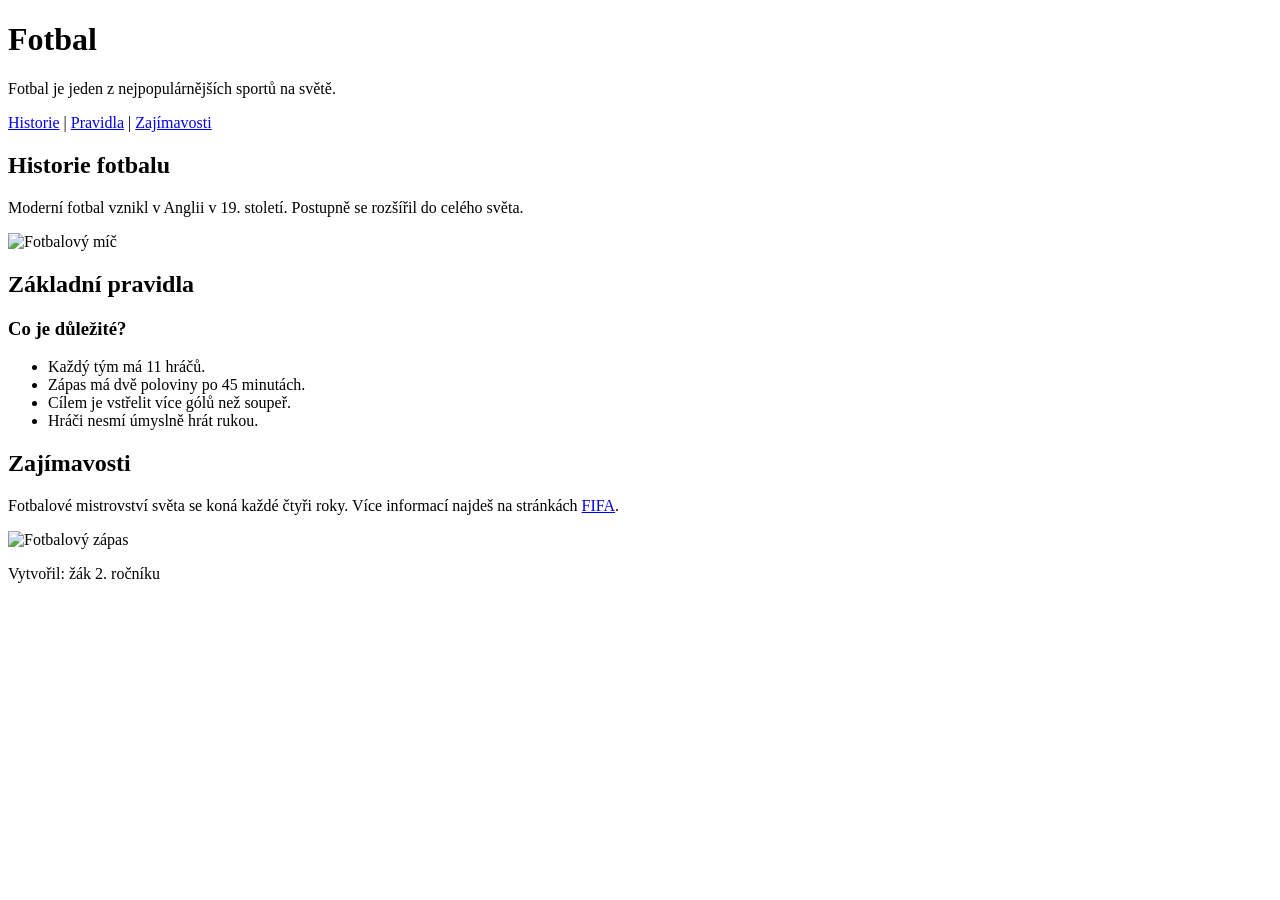
==== index.html @ 315594cb "aaa" ====
<!DOCTYPE html>
<html lang="cs">
<head>
    <meta charset="UTF-8">
    <title>Fotbal</title>
</head>
<body>

    <header>
        <h1>Fotbal</h1>
        <p>Fotbal je jeden z nejpopulárnějších sportů na světě.</p>
    </header>

    <nav>
        <a href="#historie">Historie</a> |
        <a href="#pravidla">Pravidla</a> |
        <a href="#zajimavosti">Zajímavosti</a>
    </nav>

    <main>

        <section id="historie">
            <h2>Historie fotbalu</h2>
            <p>
                Moderní fotbal vznikl v Anglii v 19. století.
                Postupně se rozšířil do celého světa.
            </p>

            <img src="https://upload.wikimedia.org/wikipedia/commons/d/d3/Soccerball.svg"
                 alt="Fotbalový míč"
                 width="300">
        </section>

        <section id="pravidla">
            <h2>Základní pravidla</h2>

            <h3>Co je důležité?</h3>

            <ul>
                <li>Každý tým má 11 hráčů.</li>
                <li>Zápas má dvě poloviny po 45 minutách.</li>
                <li>Cílem je vstřelit více gólů než soupeř.</li>
                <li>Hráči nesmí úmyslně hrát rukou.</li>
            </ul>
        </section>

        <section id="zajimavosti">
            <h2>Zajímavosti</h2>

            <p>
                Fotbalové mistrovství světa se koná každé čtyři roky.
                Více informací najdeš na stránkách
                <a href="https://www.fifa.com/" target="_blank">FIFA</a>.
            </p>

            <img src="https://upload.wikimedia.org/wikipedia/commons/8/86/Football_in_Bloomington%2C_Indiana%2C_1996.jpg"
                 alt="Fotbalový zápas"
                 width="400">
        </section>

    </main>

    <footer>
        <p>Vytvořil: žák 2. ročníku</p>
    </footer>

</body>
</html>
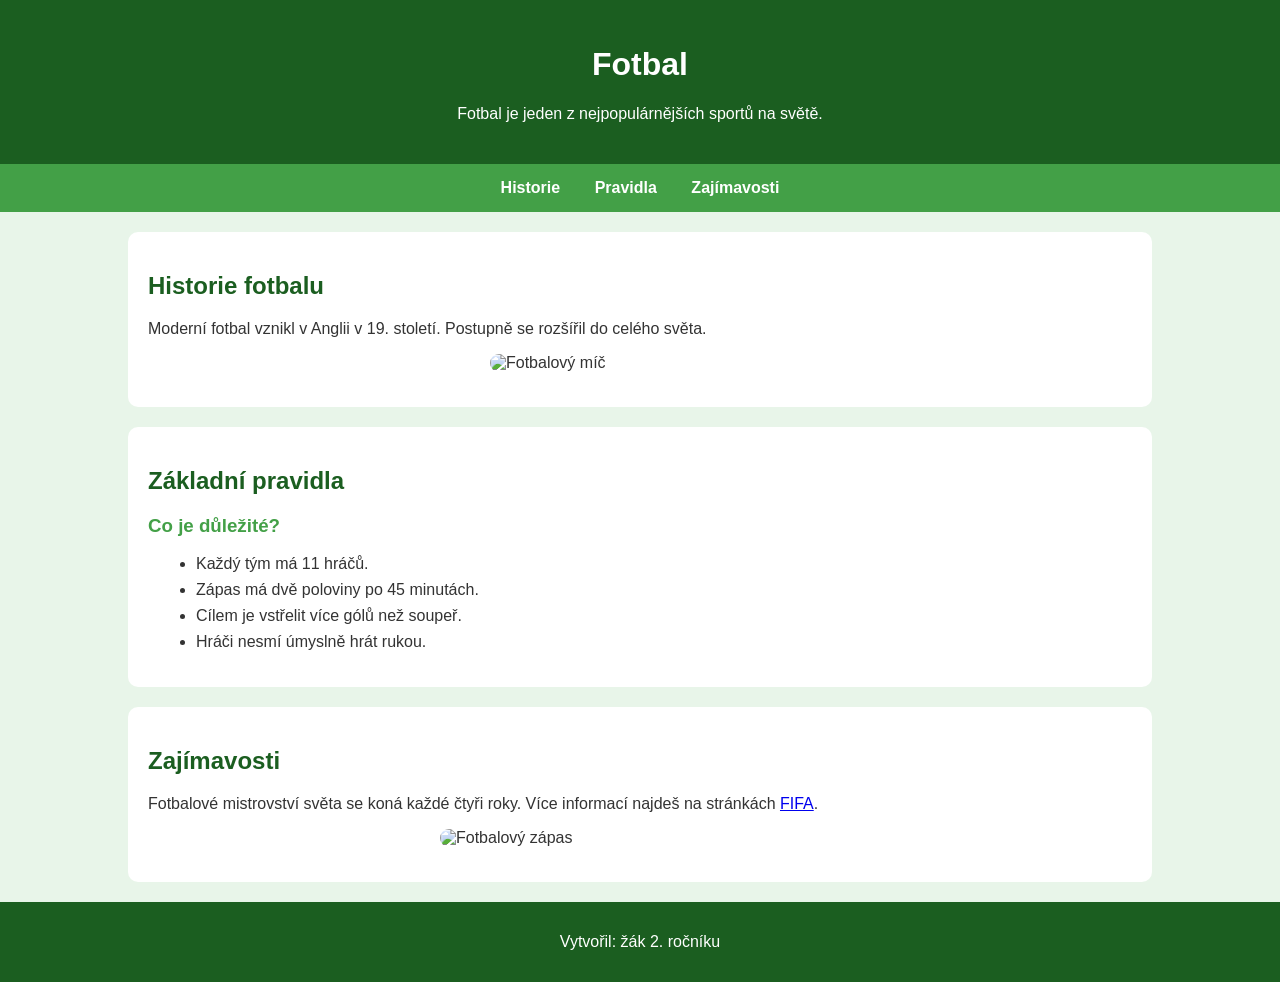
==== commit ac76ff47: "web" ====
--- a/index.html
+++ b/index.html
@@ -3,7 +3,78 @@
 <head>
     <meta charset="UTF-8">
     <title>Fotbal</title>
+
+    <style>
+        body {
+            background-color: #e8f5e9;
+            font-family: Arial, sans-serif;
+            color: #333333;
+            margin: 0;
+        }
+
+        header {
+            background-color: #1b5e20;
+            color: white;
+            text-align: center;
+            padding: 25px;
+        }
+
+        nav {
+            background-color: #43a047;
+            text-align: center;
+            padding: 15px;
+        }
+
+        nav a {
+            color: white;
+            text-decoration: none;
+            margin: 15px;
+            font-weight: bold;
+        }
+
+        nav a:hover {
+            text-decoration: underline;
+        }
+
+        main {
+            width: 80%;
+            margin: 20px auto;
+        }
+
+        section {
+            background-color: white;
+            padding: 20px;
+            margin-bottom: 20px;
+            border-radius: 10px;
+        }
+
+        h2 {
+            color: #1b5e20;
+        }
+
+        h3 {
+            color: #43a047;
+        }
+
+        img {
+            display: block;
+            margin: 15px auto;
+            border-radius: 10px;
+        }
+
+        li {
+            margin: 8px;
+        }
+
+        footer {
+            background-color: #1b5e20;
+            color: white;
+            text-align: center;
+            padding: 15px;
+        }
+    </style>
 </head>
+
 <body>
 
     <header>
@@ -12,8 +83,8 @@
     </header>
 
     <nav>
-        <a href="#historie">Historie</a> |
-        <a href="#pravidla">Pravidla</a> |
+        <a href="#historie">Historie</a>
+        <a href="#pravidla">Pravidla</a>
         <a href="#zajimavosti">Zajímavosti</a>
     </nav>
 
@@ -21,6 +92,7 @@
 
         <section id="historie">
             <h2>Historie fotbalu</h2>
+
             <p>
                 Moderní fotbal vznikl v Anglii v 19. století.
                 Postupně se rozšířil do celého světa.
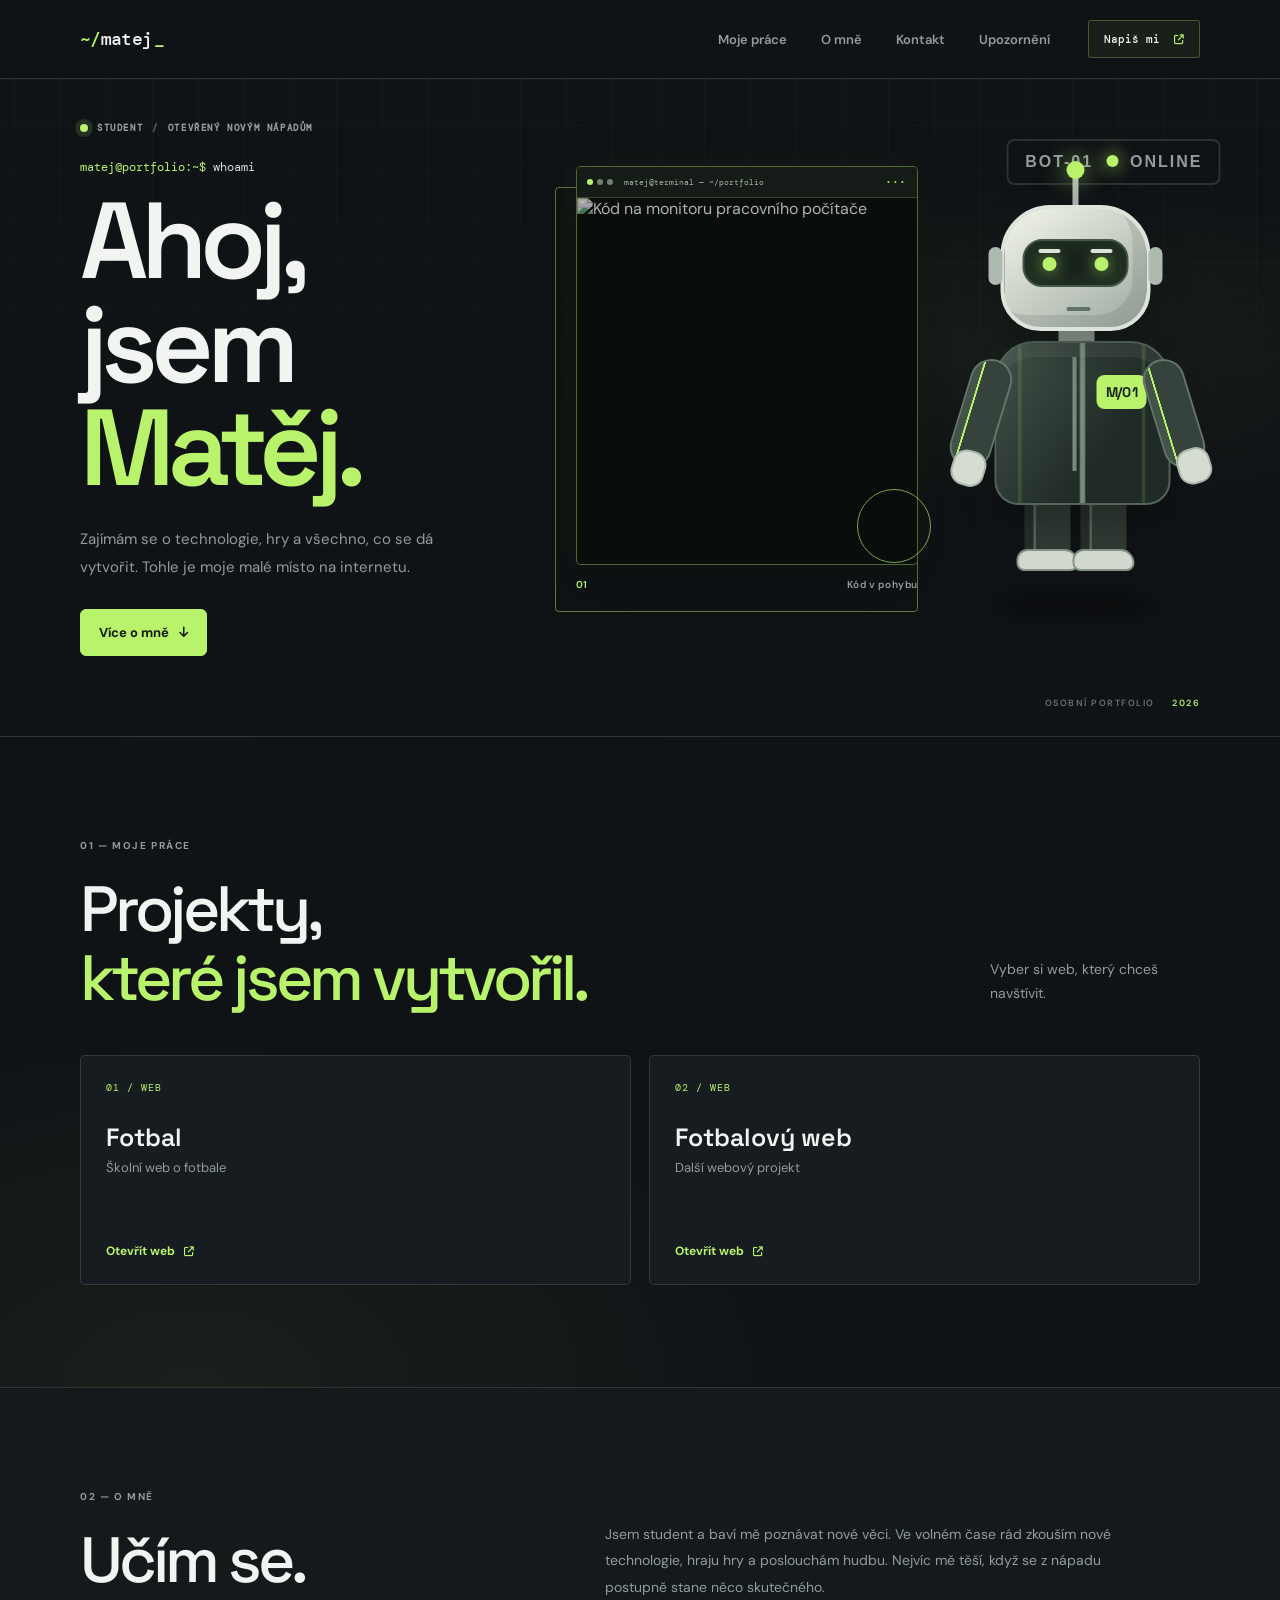
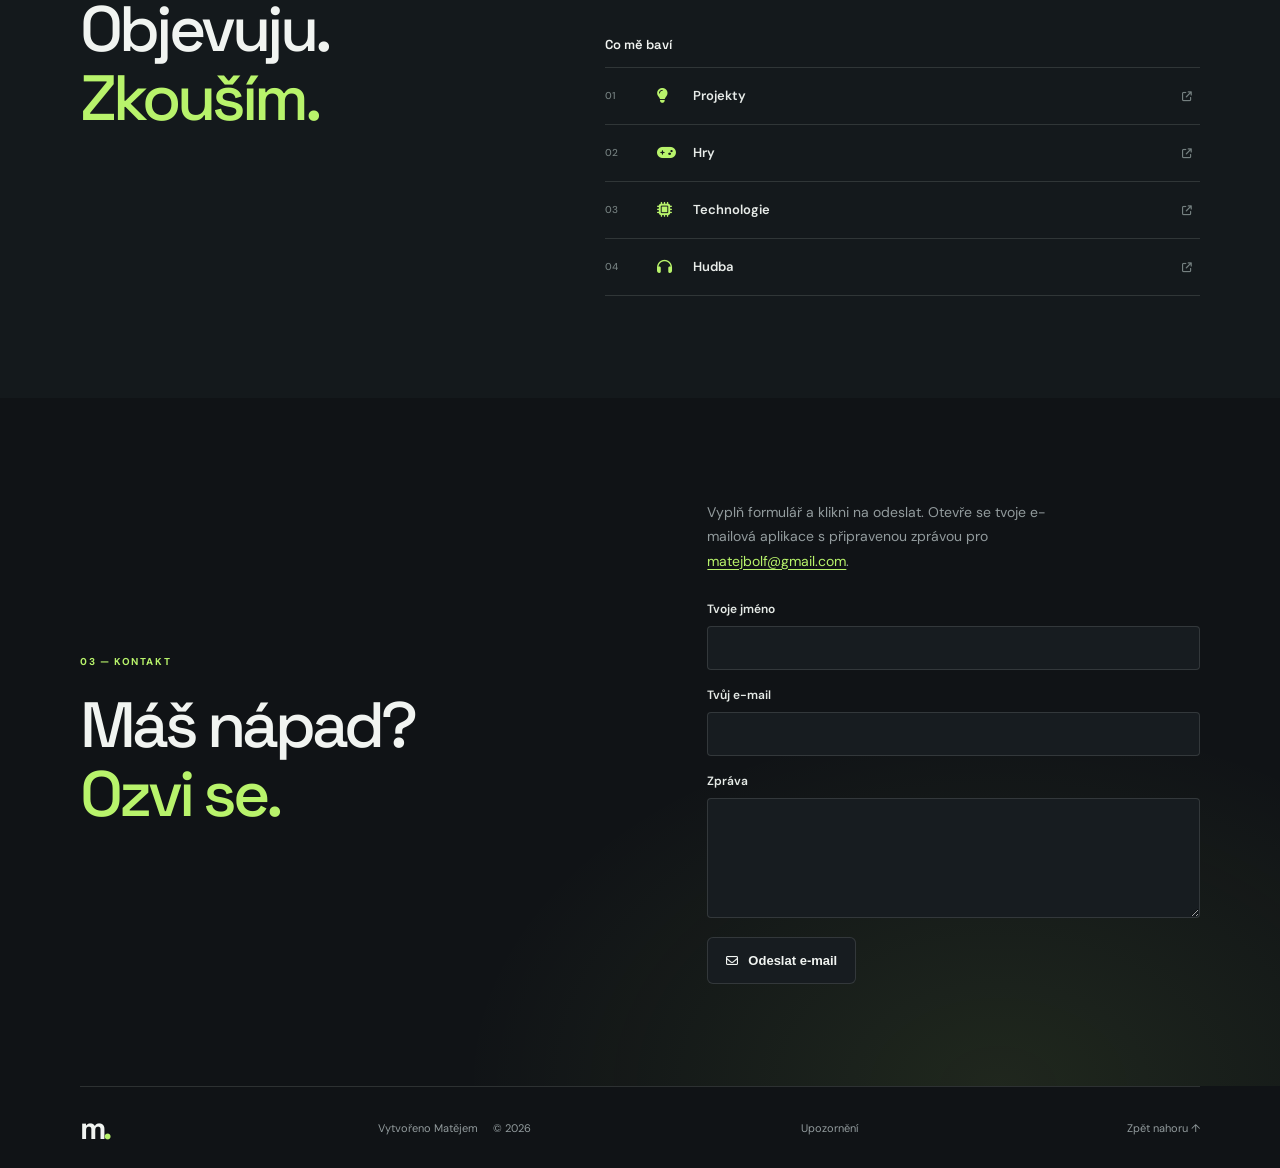
==== commit d02805d2: "hotovo" ====
--- a/index.html
+++ b/index.html
@@ -1,140 +1,160 @@
 <!DOCTYPE html>
 <html lang="cs">
 <head>
-    <meta charset="UTF-8">
-    <title>Fotbal</title>
+  <meta charset="UTF-8">
+  <meta name="viewport" content="width=device-width, initial-scale=1.0">
+  <meta name="theme-color" content="#101316">
+  <title>Matěj — Student & portfolio</title>
+  <link rel="stylesheet" href="style.css">
+  <link rel="stylesheet" href="https://cdnjs.cloudflare.com/ajax/libs/font-awesome/6.5.2/css/all.min.css">
+</head>
+<body>
+  <header class="site-header">
+    <nav class="navigation" aria-label="Hlavní navigace">
+      <a class="brand terminal-brand" href="#domu" aria-label="Matěj, úvod"><span class="prompt-mark">~/</span>matej<span class="brand-cursor">_</span></a>
+      <div class="nav-links">
+        <a href="#moje-prace">Moje práce</a>
+        <a href="#o-mne">O mně</a>
+        <a href="#kontakt">Kontakt</a>
+        <a href="upozorneni.html">Upozornění</a>
+      </div>
+      <a class="nav-cta" href="#kontakt">Napiš mi <i class="fa-solid fa-arrow-up-right-from-square" aria-hidden="true"></i></a>
+    </nav>
+  </header>
 
-    <style>
-        body {
-            background-color: #e8f5e9;
-            font-family: Arial, sans-serif;
-            color: #333333;
-            margin: 0;
-        }
+  <main>
+    <section class="hero page-width" id="domu">
+      <div class="hero-copy">
+        <p class="availability"><span></span> STUDENT <i aria-hidden="true">/</i> OTEVŘENÝ NOVÝM NÁPADŮM</p>
+        <p class="terminal-command"><span>matej@portfolio:~$</span> whoami</p>
+        <h1>Ahoj, jsem<br><span>Matěj.</span></h1>
+        <p class="hero-description">
+          Zajímám se o technologie, hry a všechno, co se dá vytvořit.
+          Tohle je moje malé místo na internetu.
+        </p>
+        <a class="button" href="#o-mne">Více o mně <i class="fa-solid fa-arrow-down" aria-hidden="true"></i></a>
+      </div>
 
-        header {
-            background-color: #1b5e20;
-            color: white;
-            text-align: center;
-            padding: 25px;
-        }
+      <figure class="hero-image">
+        <div class="screen-window">
+          <div class="screen-bar" aria-hidden="true">
+            <span class="window-dots"><i></i><i></i><i></i></span>
+            <span>matej@terminal — ~/portfolio</span>
+            <span class="screen-menu">•••</span>
+          </div>
+          <img
+            src="https://images.unsplash.com/photo-1515879218367-8466d910aaa4?auto=format&amp;fit=crop&amp;w=1200&amp;q=85"
+            alt="Kód na monitoru pracovního počítače"
+          >
+        </div>
+        <figcaption><span>01</span> Kód v pohybu</figcaption>
+      </figure>
+      <button class="robot-scene" type="button" aria-label="Klikni na robota" aria-pressed="false">
+        <span class="robot-label">BOT-01 <i></i> ONLINE</span>
+        <div class="robot">
+          <span class="robot-antenna"></span>
+          <span class="robot-head">
+            <span class="robot-ear robot-ear-left"></span>
+            <span class="robot-ear robot-ear-right"></span>
+            <span class="robot-visor"><i></i><i></i></span>
+            <span class="robot-mouth"></span>
+          </span>
+          <span class="robot-neck"></span>
+          <span class="robot-arm robot-arm-left"><i></i></span>
+          <span class="robot-body"><i class="robot-zip"></i><i class="robot-badge">M/01</i></span>
+          <span class="robot-arm robot-arm-right"><i></i></span>
+          <span class="robot-leg robot-leg-left"><i></i></span>
+          <span class="robot-leg robot-leg-right"><i></i></span>
+        </div>
+        <span class="robot-shadow"></span>
+      </button>
+      <p class="hero-index">OSOBNÍ PORTFOLIO <span>2026</span></p>
+    </section>
 
-        nav {
-            background-color: #43a047;
-            text-align: center;
-            padding: 15px;
-        }
+    <section class="work section" id="moje-prace">
+      <div class="page-width">
+        <p class="eyebrow">01 — MOJE PRÁCE</p>
+        <div class="work-heading">
+          <h2>Projekty,<br><span>které jsem vytvořil.</span></h2>
+          <p>Vyber si web, který chceš navštívit.</p>
+        </div>
+        <div class="project-list">
+          <a class="project-card" href="https://matej08.github.io/projekt-web1/" target="_blank" rel="noopener noreferrer">
+            <span class="project-number">01 / WEB</span>
+            <span class="project-name">Fotbal</span>
+            <span class="project-description">Školní web o fotbale</span>
+            <span class="project-link">Otevřít web <i class="fa-solid fa-arrow-up-right-from-square" aria-hidden="true"></i></span>
+          </a>
+          <a class="project-card" href="https://matej08.github.io/" target="_blank" rel="noopener noreferrer">
+            <span class="project-number">02 / WEB</span>
+            <span class="project-name">Fotbalový web</span>
+            <span class="project-description">Další webový projekt</span>
+            <span class="project-link">Otevřít web <i class="fa-solid fa-arrow-up-right-from-square" aria-hidden="true"></i></span>
+          </a>
+        </div>
+      </div>
+    </section>
 
-        nav a {
-            color: white;
-            text-decoration: none;
-            margin: 15px;
-            font-weight: bold;
-        }
+    <section class="about section" id="o-mne">
+      <div class="page-width about-layout">
+        <div class="section-title">
+          <p class="eyebrow">02 — O MNĚ</p>
+          <h2>Učím se.<br>Objevuju.<br><span>Zkouším.</span></h2>
+        </div>
+        <div class="about-details">
+          <p class="about-text">
+            Jsem student a baví mě poznávat nové věci. Ve volném čase rád zkouším
+            nové technologie, hraju hry a poslouchám hudbu. Nejvíc mě těší, když
+            se z nápadu postupně stane něco skutečného.
+          </p>
+          <h3>Co mě baví</h3>
+          <div class="interest-list">
+            <div class="interest-card"><span class="interest-number">01</span><i class="fa-solid fa-lightbulb" aria-hidden="true"></i><span>Projekty</span><i class="fa-solid fa-arrow-up-right-from-square card-arrow" aria-hidden="true"></i></div>
+            <div class="interest-card"><span class="interest-number">02</span><i class="fa-solid fa-gamepad" aria-hidden="true"></i><span>Hry</span><i class="fa-solid fa-arrow-up-right-from-square card-arrow" aria-hidden="true"></i></div>
+            <div class="interest-card"><span class="interest-number">03</span><i class="fa-solid fa-microchip" aria-hidden="true"></i><span>Technologie</span><i class="fa-solid fa-arrow-up-right-from-square card-arrow" aria-hidden="true"></i></div>
+            <div class="interest-card"><span class="interest-number">04</span><i class="fa-solid fa-headphones" aria-hidden="true"></i><span>Hudba</span><i class="fa-solid fa-arrow-up-right-from-square card-arrow" aria-hidden="true"></i></div>
+          </div>
+        </div>
+      </div>
+    </section>
 
-        nav a:hover {
-            text-decoration: underline;
-        }
+    <section class="contact section" id="kontakt">
+      <div class="page-width contact-layout">
+        <div>
+          <p class="eyebrow">03 — KONTAKT</p>
+          <h2>Máš nápad?<br><span>Ozvi se.</span></h2>
+        </div>
+        <div class="contact-details">
+          <p>Vyplň formulář a klikni na odeslat. Otevře se tvoje e-mailová aplikace s připravenou zprávou pro <a class="email-address" href="mailto:matejbolf@gmail.com">matejbolf@gmail.com</a>.</p>
+          <form class="contact-form" action="mailto:matejbolf@gmail.com?subject=Zprava%20z%20portfolia" method="post" enctype="text/plain">
+            <label for="contact-name">Tvoje jméno</label>
+            <input id="contact-name" name="Jmeno" type="text" autocomplete="name" required>
+            <label for="contact-email">Tvůj e-mail</label>
+            <input id="contact-email" name="Email" type="email" autocomplete="email" required>
+            <label for="contact-message">Zpráva</label>
+            <textarea id="contact-message" name="Zprava" rows="5" required></textarea>
+            <button class="button button-dark" type="submit"><i class="fa-regular fa-envelope" aria-hidden="true"></i> Odeslat e-mail</button>
+          </form>
+        </div>
+      </div>
+    </section>
+  </main>
 
-        main {
-            width: 80%;
-            margin: 20px auto;
-        }
+  <footer class="footer page-width">
+    <a class="brand" href="#domu" aria-label="Zpět na začátek">m<span>.</span></a>
+    <p>Vytvořeno Matějem <span>© 2026</span></p>
+    <a class="back-to-top" href="upozorneni.html">Upozornění</a>
+    <a class="back-to-top" href="#domu">Zpět nahoru ↑</a>
+  </footer>
 
-        section {
-            background-color: white;
-            padding: 20px;
-            margin-bottom: 20px;
-            border-radius: 10px;
-        }
+  <script>
+    const robot = document.querySelector(".robot-scene");
 
-        h2 {
-            color: #1b5e20;
-        }
-
-        h3 {
-            color: #43a047;
-        }
-
-        img {
-            display: block;
-            margin: 15px auto;
-            border-radius: 10px;
-        }
-
-        li {
-            margin: 8px;
-        }
-
-        footer {
-            background-color: #1b5e20;
-            color: white;
-            text-align: center;
-            padding: 15px;
-        }
-    </style>
-</head>
-
-<body>
-
-    <header>
-        <h1>Fotbal</h1>
-        <p>Fotbal je jeden z nejpopulárnějších sportů na světě.</p>
-    </header>
-
-    <nav>
-        <a href="#historie">Historie</a>
-        <a href="#pravidla">Pravidla</a>
-        <a href="#zajimavosti">Zajímavosti</a>
-    </nav>
-
-    <main>
-
-        <section id="historie">
-            <h2>Historie fotbalu</h2>
-
-            <p>
-                Moderní fotbal vznikl v Anglii v 19. století.
-                Postupně se rozšířil do celého světa.
-            </p>
-
-            <img src="https://upload.wikimedia.org/wikipedia/commons/d/d3/Soccerball.svg"
-                 alt="Fotbalový míč"
-                 width="300">
-        </section>
-
-        <section id="pravidla">
-            <h2>Základní pravidla</h2>
-
-            <h3>Co je důležité?</h3>
-
-            <ul>
-                <li>Každý tým má 11 hráčů.</li>
-                <li>Zápas má dvě poloviny po 45 minutách.</li>
-                <li>Cílem je vstřelit více gólů než soupeř.</li>
-                <li>Hráči nesmí úmyslně hrát rukou.</li>
-            </ul>
-        </section>
-
-        <section id="zajimavosti">
-            <h2>Zajímavosti</h2>
-
-            <p>
-                Fotbalové mistrovství světa se koná každé čtyři roky.
-                Více informací najdeš na stránkách
-                <a href="https://www.fifa.com/" target="_blank">FIFA</a>.
-            </p>
-
-            <img src="https://upload.wikimedia.org/wikipedia/commons/8/86/Football_in_Bloomington%2C_Indiana%2C_1996.jpg"
-                 alt="Fotbalový zápas"
-                 width="400">
-        </section>
-
-    </main>
-
-    <footer>
-        <p>Vytvořil: žák 2. ročníku</p>
-    </footer>
-
+    robot.addEventListener("click", () => {
+      const isAngry = robot.classList.toggle("is-angry");
+      robot.setAttribute("aria-pressed", isAngry);
+      robot.setAttribute("aria-label", isAngry ? "Robot je naštvaný. Klikni pro uklidnění." : "Klikni na robota");
+    });
+  </script>
 </body>
-</html>+</html>
--- a/style.css
+++ b/style.css
@@ -0,0 +1,1361 @@
+@import url("https://fonts.googleapis.com/css2?family=DM+Mono:wght@400;500&family=DM+Sans:wght@400;500;600;700&family=Space+Grotesk:wght@400;500;600;700&display=swap");
+
+:root {
+  color-scheme: dark;
+  --background: #101316;
+  --surface: #171c20;
+  --surface-light: #20272b;
+  --text: #f1f4f1;
+  --muted: #929b9d;
+  --accent: #b8f36b;
+  --accent-dim: #27351e;
+  --line: rgba(236, 245, 239, 0.13);
+  --font-body: "DM Sans", Arial, sans-serif;
+  --font-display: "Space Grotesk", Arial, sans-serif;
+  --font-mono: "DM Mono", Consolas, monospace;
+}
+
+* {
+  box-sizing: border-box;
+}
+
+html {
+  scroll-behavior: smooth;
+}
+
+body {
+  margin: 0;
+  background: var(--background);
+  color: var(--text);
+  font-family: var(--font-body);
+  -webkit-font-smoothing: antialiased;
+}
+
+a {
+  color: inherit;
+  text-decoration: none;
+}
+
+.page-width {
+  width: min(1120px, calc(100% - 64px));
+  margin: 0 auto;
+}
+
+.site-header {
+  position: relative;
+  z-index: 2;
+  border-bottom: 1px solid var(--line);
+  background: var(--background);
+}
+
+.navigation {
+  display: flex;
+  align-items: center;
+  justify-content: space-between;
+  width: min(1120px, calc(100% - 64px));
+  height: 78px;
+  margin: 0 auto;
+}
+
+.brand {
+  font-family: var(--font-display);
+  font-size: 31px;
+  font-weight: 700;
+  letter-spacing: -3px;
+}
+
+.brand span {
+  color: var(--accent);
+  animation: accent-glow 2.8s ease-in-out infinite;
+}
+
+.nav-links {
+  display: flex;
+  gap: 34px;
+  margin-left: auto;
+  margin-right: 38px;
+}
+
+.nav-links a {
+  color: var(--muted);
+  font-size: 13px;
+  font-weight: 600;
+  transition: color 160ms ease;
+}
+
+.nav-links a:hover,
+.back-to-top:hover {
+  color: var(--accent);
+}
+
+.nav-cta {
+  padding: 11px 15px;
+  border: 1px solid rgba(184, 243, 107, 0.28);
+  border-radius: 3px;
+  background: rgba(184, 243, 107, 0.05);
+  font-family: var(--font-mono);
+  font-size: 11px;
+  font-weight: 500;
+}
+
+.nav-cta i {
+  margin-left: 7px;
+  color: var(--accent);
+  font-size: 10px;
+}
+
+.hero {
+  position: relative;
+  display: grid;
+  grid-template-columns: minmax(0, 1fr) minmax(250px, 0.82fr) 250px;
+  align-items: center;
+  gap: 32px;
+  min-height: 610px;
+  padding-top: 43px;
+  padding-bottom: 80px;
+}
+
+.terminal-brand {
+  font-family: var(--font-mono);
+  font-size: 18px;
+  font-weight: 500;
+  letter-spacing: -0.7px;
+}
+
+.terminal-brand .prompt-mark {
+  color: var(--accent);
+}
+
+.terminal-brand .brand-cursor {
+  margin-left: 2px;
+  animation: cursor-blink 1s steps(2, start) infinite;
+}
+
+.hero::before {
+  position: absolute;
+  z-index: 0;
+  inset: 0 -10%;
+  background:
+    radial-gradient(ellipse at 78% 43%, rgba(184, 243, 107, 0.09), transparent 34%),
+    linear-gradient(rgba(255, 255, 255, 0.025) 1px, transparent 1px),
+    linear-gradient(90deg, rgba(255, 255, 255, 0.025) 1px, transparent 1px);
+  background-size: auto, 46px 46px, 46px 46px;
+  content: "";
+  mask-image: linear-gradient(to bottom, black, transparent 90%);
+  pointer-events: none;
+}
+
+.hero-copy {
+  position: relative;
+  z-index: 1;
+  animation: enter-up 700ms ease-out both;
+}
+
+.availability,
+.eyebrow {
+  color: var(--muted);
+  font-size: 10px;
+  font-weight: 700;
+  letter-spacing: 1.6px;
+}
+
+.availability {
+  display: flex;
+  align-items: center;
+  gap: 9px;
+  margin: 0 0 25px;
+  font-family: var(--font-mono);
+  font-size: 9px;
+}
+
+.availability span {
+  width: 8px;
+  height: 8px;
+  border-radius: 50%;
+  background: var(--accent);
+  box-shadow: 0 0 0 5px rgba(184, 243, 107, 0.12);
+  animation: status-pulse 2s ease-out infinite;
+}
+
+.availability i {
+  color: #59635e;
+  font-style: normal;
+}
+
+.terminal-command {
+  margin: 0 0 15px;
+  color: #d4ded5;
+  font-family: var(--font-mono);
+  font-size: 12px;
+}
+
+.terminal-command span {
+  color: var(--accent);
+}
+
+h1,
+h2,
+h3 {
+  font-family: var(--font-display);
+}
+
+h1 {
+  margin: 0;
+  font-size: clamp(70px, 8.8vw, 108px);
+  font-weight: 600;
+  letter-spacing: -7px;
+  line-height: 0.96;
+}
+
+h1 span {
+  color: var(--accent);
+}
+
+.hero-description {
+  max-width: 380px;
+  margin: 25px 0 27px;
+  color: var(--muted);
+  font-size: 15px;
+  line-height: 1.85;
+}
+
+.button {
+  display: inline-flex;
+  align-items: center;
+  justify-content: center;
+  gap: 10px;
+  min-height: 47px;
+  padding: 0 18px;
+  border: 1px solid var(--accent);
+  border-radius: 6px;
+  background: var(--accent);
+  color: #141911;
+  font-size: 13px;
+  font-weight: 700;
+  transition: transform 160ms ease, background-color 160ms ease, box-shadow 160ms ease;
+}
+
+.button:hover {
+  transform: translateY(-2px);
+  background: #cbff89;
+  box-shadow: 0 8px 24px rgba(184, 243, 107, 0.15);
+}
+
+.button:active {
+  transform: scale(0.98);
+}
+
+.button i {
+  font-size: 12px;
+}
+
+.hero-image {
+  position: relative;
+  margin: 0;
+  padding: 0 0 21px 21px;
+  animation: fade-in 800ms 120ms ease-out both, gentle-float 6s 1s ease-in-out infinite;
+}
+
+.hero-image::before {
+  position: absolute;
+  top: 21px;
+  right: 0;
+  bottom: 0;
+  left: 0;
+  border: 1px solid rgba(184, 243, 107, 0.48);
+  border-radius: 4px;
+  content: "";
+}
+
+.hero-image::after {
+  position: absolute;
+  right: -13px;
+  bottom: 49px;
+  width: 72px;
+  height: 72px;
+  border: 1px solid rgba(184, 243, 107, 0.65);
+  border-radius: 50%;
+  content: "";
+}
+
+.screen-window {
+  position: relative;
+  overflow: hidden;
+  border: 1px solid rgba(184, 243, 107, 0.4);
+  border-radius: 5px;
+  background: #090d0b;
+  box-shadow: 0 18px 55px rgba(0, 0, 0, 0.38), 0 0 30px rgba(184, 243, 107, 0.06);
+}
+
+.screen-window::after {
+  position: absolute;
+  z-index: 1;
+  inset: 29px 0 0;
+  background: repeating-linear-gradient(
+    to bottom,
+    transparent 0,
+    transparent 3px,
+    rgba(0, 0, 0, 0.17) 4px
+  );
+  content: "";
+  pointer-events: none;
+}
+
+.screen-bar {
+  position: relative;
+  z-index: 2;
+  display: flex;
+  align-items: center;
+  gap: 11px;
+  height: 31px;
+  padding: 0 10px;
+  border-bottom: 1px solid rgba(184, 243, 107, 0.2);
+  background: #151c18;
+  color: #a8b4aa;
+  font-family: var(--font-mono);
+  font-size: 8px;
+}
+
+.window-dots {
+  display: flex;
+  gap: 4px;
+}
+
+.window-dots i {
+  width: 6px;
+  height: 6px;
+  border-radius: 50%;
+  background: #71806f;
+}
+
+.window-dots i:first-child {
+  background: #b8f36b;
+}
+
+.screen-menu {
+  margin-left: auto;
+  color: var(--accent);
+  letter-spacing: 2px;
+}
+
+.screen-window img {
+  position: relative;
+  display: block;
+  width: 100%;
+  aspect-ratio: 0.93;
+  object-fit: cover;
+  filter: saturate(0.68) brightness(0.72) sepia(0.12) hue-rotate(35deg);
+  transition: filter 400ms ease, transform 700ms ease;
+}
+
+.screen-window:hover img {
+  filter: saturate(0.9) brightness(0.86) sepia(0.08) hue-rotate(35deg);
+  transform: scale(1.035);
+}
+
+.hero-image figcaption {
+  position: relative;
+  display: flex;
+  justify-content: space-between;
+  padding-top: 13px;
+  color: var(--muted);
+  font-size: 10px;
+  font-weight: 600;
+  letter-spacing: 0.6px;
+}
+
+.hero-image figcaption span {
+  color: var(--accent);
+}
+
+.robot-scene {
+  position: relative;
+  z-index: 3;
+  justify-self: center;
+  width: 145px;
+  height: 250px;
+  padding: 0;
+  border: 0;
+  background: transparent;
+  color: inherit;
+  cursor: pointer;
+  scale: 2;
+  animation: robot-hover 3.8s ease-in-out infinite;
+}
+
+.robot-scene:focus-visible {
+  outline: 2px solid var(--accent);
+  outline-offset: 7px;
+  border-radius: 12px;
+}
+
+.robot-label {
+  position: absolute;
+  top: 0;
+  right: 0;
+  padding: 6px 8px;
+  border: 1px solid var(--line);
+  border-radius: 4px;
+  background: rgba(16, 19, 22, 0.9);
+  color: var(--muted);
+  font-size: 8px;
+  font-weight: 700;
+  letter-spacing: 1px;
+}
+
+.robot-label i {
+  display: inline-block;
+  width: 6px;
+  height: 6px;
+  margin: 0 3px;
+  border-radius: 50%;
+  background: var(--accent);
+  box-shadow: 0 0 9px var(--accent);
+}
+
+.robot {
+  position: absolute;
+  bottom: 19px;
+  left: 7px;
+  width: 130px;
+  height: 215px;
+  animation: robot-dance 4.5s ease-in-out infinite;
+}
+
+.robot-antenna {
+  position: absolute;
+  top: 0;
+  left: 64px;
+  width: 3px;
+  height: 19px;
+  border-radius: 3px;
+  background: #aeb8b2;
+}
+
+.robot-antenna::after {
+  position: absolute;
+  top: -5px;
+  left: -3px;
+  width: 9px;
+  height: 9px;
+  border-radius: 50%;
+  background: var(--accent);
+  box-shadow: 0 0 12px rgba(184, 243, 107, 0.8);
+  content: "";
+}
+
+.robot-head {
+  position: absolute;
+  z-index: 2;
+  top: 17px;
+  left: 28px;
+  width: 75px;
+  height: 63px;
+  border: 2px solid #dce4dc;
+  border-radius: 25px 25px 20px 20px;
+  background: linear-gradient(145deg, #f3f5e9, #9da9a1);
+  box-shadow: inset -7px -6px 0 rgba(41, 53, 46, 0.12), 0 7px 18px rgba(0, 0, 0, 0.25);
+  transform-origin: 50% 85%;
+  animation: robot-look 5s ease-in-out infinite;
+}
+
+.robot-scene.is-angry .robot-head {
+  background: linear-gradient(145deg, #e9c8c8, #8e7476);
+  box-shadow: inset -7px -6px 0 rgba(41, 20, 20, 0.16), 0 7px 18px rgba(0, 0, 0, 0.25), 0 0 24px rgba(255, 46, 65, 0.3);
+}
+
+.robot-ear {
+  position: absolute;
+  top: 19px;
+  width: 7px;
+  height: 19px;
+  border-radius: 4px;
+  background: #aeb9b0;
+}
+
+.robot-ear-left {
+  left: -8px;
+}
+
+.robot-ear-right {
+  right: -8px;
+}
+
+.robot-visor {
+  position: absolute;
+  top: 15px;
+  left: 9px;
+  display: flex;
+  justify-content: space-around;
+  align-items: center;
+  width: 53px;
+  height: 24px;
+  border: 1px solid #45564b;
+  border-radius: 10px;
+  background: #17211c;
+  box-shadow: inset 0 0 12px rgba(184, 243, 107, 0.12);
+}
+
+.robot-visor i {
+  position: relative;
+  width: 7px;
+  height: 7px;
+  border-radius: 50%;
+  background: var(--accent);
+  box-shadow: 0 0 8px rgba(184, 243, 107, 0.8);
+  animation: robot-blink 4.2s infinite;
+}
+
+.robot-visor i::before {
+  position: absolute;
+  top: -4px;
+  left: -2px;
+  width: 11px;
+  height: 2px;
+  border-radius: 2px;
+  background: #dce4dc;
+  content: "";
+  transition: background-color 180ms ease, transform 180ms ease;
+}
+
+.robot-visor i:first-child::before {
+  transform: rotate(0);
+}
+
+.robot-visor i:last-child::before {
+  transform: rotate(0);
+}
+
+.robot-scene.is-angry .robot-visor {
+  border-color: #81252d;
+  background: #260d12;
+  box-shadow: inset 0 0 14px rgba(255, 35, 55, 0.28), 0 0 12px rgba(255, 35, 55, 0.24);
+}
+
+.robot-scene.is-angry .robot-visor i {
+  background: #ff344b;
+  box-shadow: 0 0 8px #ff344b, 0 0 17px rgba(255, 52, 75, 0.8);
+}
+
+.robot-scene.is-angry .robot-visor i::before {
+  background: #f0b6b9;
+}
+
+.robot-scene.is-angry .robot-visor i:first-child::before {
+  transform: rotate(23deg) translateY(1px);
+}
+
+.robot-scene.is-angry .robot-visor i:last-child::before {
+  transform: rotate(-23deg) translateY(1px);
+}
+
+.robot-mouth {
+  position: absolute;
+  bottom: 8px;
+  left: 31px;
+  width: 12px;
+  height: 2px;
+  border-radius: 2px;
+  background: #607168;
+}
+
+.robot-scene.is-angry .robot-mouth {
+  bottom: 6px;
+  left: 29px;
+  width: 16px;
+  height: 7px;
+  border: 2px solid #5d292d;
+  border-bottom: 0;
+  border-radius: 12px 12px 0 0;
+  background: transparent;
+}
+
+.robot-neck {
+  position: absolute;
+  top: 77px;
+  left: 57px;
+  width: 18px;
+  height: 14px;
+  background: #8d9b91;
+}
+
+.robot-body {
+  position: absolute;
+  z-index: 1;
+  top: 85px;
+  left: 25px;
+  width: 88px;
+  height: 82px;
+  overflow: hidden;
+  border: 1px solid #53645a;
+  border-radius: 20px 20px 12px 12px;
+  background:
+    linear-gradient(90deg, transparent 48%, #788b7d 49%, #788b7d 51%, transparent 52%),
+    linear-gradient(90deg, transparent 12%, rgba(184, 243, 107, 0.14) 13%, rgba(184, 243, 107, 0.14) 14%, transparent 15%, transparent 84%, rgba(184, 243, 107, 0.14) 85%, rgba(184, 243, 107, 0.14) 86%, transparent 87%),
+    linear-gradient(125deg, #43534a, #202a26 65%);
+  box-shadow: inset 0 7px 0 rgba(255, 255, 255, 0.06), 0 9px 17px rgba(0, 0, 0, 0.24);
+}
+
+.robot-zip {
+  position: absolute;
+  top: 7px;
+  left: 38px;
+  width: 2px;
+  height: 57px;
+  background: #788b7d;
+}
+
+.robot-badge {
+  position: absolute;
+  top: 16px;
+  right: 11px;
+  display: grid;
+  place-items: center;
+  width: 25px;
+  height: 17px;
+  border-radius: 4px;
+  background: var(--accent);
+  color: #192019;
+  font-family: var(--font-display);
+  font-size: 7px;
+  font-style: normal;
+  font-weight: 700;
+  letter-spacing: -0.4px;
+}
+
+.robot-arm {
+  position: absolute;
+  z-index: 2;
+  top: 94px;
+  width: 21px;
+  height: 56px;
+  border: 1px solid #64746a;
+  border-radius: 12px;
+  background: linear-gradient(90deg, #43534a 0 18%, #b8f36b 19% 23%, #35433c 24% 100%);
+  transform-origin: 50% 10px;
+}
+
+.robot-arm::after {
+  position: absolute;
+  bottom: -10px;
+  left: 3px;
+  width: 15px;
+  height: 16px;
+  border: 1px solid #aab7ac;
+  border-radius: 7px;
+  background: #d5ddd2;
+  content: "";
+}
+
+.robot-arm-left {
+  left: 13px;
+  transform: rotate(17deg);
+}
+
+.robot-arm-right {
+  right: 10px;
+  transform: rotate(-17deg);
+  animation: robot-wave 2.8s ease-in-out infinite;
+}
+
+.robot-leg {
+  position: absolute;
+  top: 154px;
+  width: 23px;
+  height: 42px;
+  border-radius: 5px 5px 8px 8px;
+  background: linear-gradient(90deg, #252e2b 0 19%, #54635a 20% 24%, #303a34 25% 100%);
+}
+
+.robot-leg-left {
+  left: 40px;
+}
+
+.robot-leg-right {
+  right: 39px;
+}
+
+.robot-leg i {
+  position: absolute;
+  bottom: -4px;
+  left: -4px;
+  width: 31px;
+  height: 11px;
+  border: 1px solid #859287;
+  border-radius: 7px 9px 5px 5px;
+  background: #d2d9ce;
+}
+
+.robot-shadow {
+  position: absolute;
+  bottom: 11px;
+  left: 31px;
+  width: 83px;
+  height: 12px;
+  border-radius: 50%;
+  background: rgba(0, 0, 0, 0.42);
+  filter: blur(5px);
+  animation: shadow-pulse 3.8s ease-in-out infinite;
+}
+
+.hero-index {
+  position: absolute;
+  right: 0;
+  bottom: 27px;
+  margin: 0;
+  color: #687274;
+  font-size: 9px;
+  font-weight: 600;
+  letter-spacing: 1.5px;
+}
+
+.hero-index span {
+  margin-left: 14px;
+  color: var(--accent);
+}
+
+.section {
+  padding: 102px 0;
+}
+
+.work {
+  border-top: 1px solid var(--line);
+  background:
+    radial-gradient(ellipse at 15% 100%, rgba(184, 243, 107, 0.06), transparent 38%),
+    #101316;
+}
+
+.work-heading {
+  display: flex;
+  align-items: end;
+  justify-content: space-between;
+  gap: 30px;
+  margin-bottom: 42px;
+}
+
+.work-heading h2 span {
+  color: var(--accent);
+}
+
+.work-heading > p {
+  max-width: 210px;
+  margin: 0 0 7px;
+  color: var(--muted);
+  font-size: 14px;
+  line-height: 1.7;
+}
+
+.project-list {
+  display: grid;
+  grid-template-columns: repeat(2, minmax(0, 1fr));
+  gap: 18px;
+}
+
+.project-card {
+  display: flex;
+  min-height: 230px;
+  flex-direction: column;
+  align-items: flex-start;
+  padding: 25px;
+  border: 1px solid var(--line);
+  border-radius: 5px;
+  background: var(--surface);
+  transition: border-color 180ms ease, background-color 180ms ease, transform 180ms ease;
+}
+
+.project-card:hover,
+.project-card:focus-visible {
+  transform: translateY(-4px);
+  border-color: rgba(184, 243, 107, 0.55);
+  background: var(--surface-light);
+}
+
+.project-card:focus-visible {
+  outline: 2px solid var(--accent);
+  outline-offset: 3px;
+}
+
+.project-number {
+  color: var(--accent);
+  font-family: var(--font-mono);
+  font-size: 10px;
+  letter-spacing: 1px;
+}
+
+.project-name {
+  margin-top: 27px;
+  font-family: var(--font-display);
+  font-size: 25px;
+  font-weight: 600;
+}
+
+.project-description {
+  margin-top: 6px;
+  color: var(--muted);
+  font-size: 13px;
+}
+
+.project-link {
+  display: flex;
+  align-items: center;
+  gap: 9px;
+  margin-top: auto;
+  padding-top: 25px;
+  color: var(--accent);
+  font-size: 12px;
+  font-weight: 700;
+}
+
+.project-link i {
+  font-size: 10px;
+}
+
+.about {
+  border-top: 1px solid var(--line);
+  background: #14191c;
+}
+
+.about-layout {
+  display: grid;
+  grid-template-columns: 0.85fr 1.15fr;
+  gap: 85px;
+}
+
+.eyebrow {
+  margin: 0 0 23px;
+}
+
+h2 {
+  margin: 0;
+  font-size: clamp(42px, 5.4vw, 64px);
+  font-weight: 500;
+  letter-spacing: -4px;
+  line-height: 1.08;
+}
+
+.section-title h2 span,
+.contact h2 span {
+  color: var(--accent);
+}
+
+.about-details {
+  padding-top: 31px;
+}
+
+.about-text {
+  max-width: 510px;
+  margin: 0 0 35px;
+  color: var(--muted);
+  font-size: 14px;
+  line-height: 1.9;
+}
+
+h3 {
+  margin: 0 0 14px;
+  font-size: 13px;
+  font-weight: 600;
+}
+
+.interest-list {
+  border-top: 1px solid var(--line);
+}
+
+.interest-card {
+  display: grid;
+  grid-template-columns: 40px 24px 1fr 18px;
+  align-items: center;
+  gap: 12px;
+  min-height: 57px;
+  border-bottom: 1px solid var(--line);
+  color: #e8ece9;
+  font-size: 13px;
+  font-weight: 600;
+  transition: color 160ms ease, background-color 160ms ease, padding 160ms ease;
+}
+
+.interest-card:hover {
+  padding-right: 9px;
+  padding-left: 8px;
+  background: var(--surface-light);
+  color: var(--accent);
+}
+
+.interest-number {
+  color: #737e7e;
+  font-size: 10px;
+  font-weight: 500;
+}
+
+.interest-card > i:not(.card-arrow) {
+  color: var(--accent);
+  font-size: 15px;
+}
+
+.card-arrow {
+  color: #758080;
+  font-size: 10px;
+}
+
+.contact {
+  background:
+    radial-gradient(ellipse at 78% 100%, rgba(184, 243, 107, 0.09), transparent 38%),
+    #101316;
+}
+
+.contact-layout {
+  display: grid;
+  grid-template-columns: 1fr 0.9fr;
+  align-items: center;
+  gap: 80px;
+}
+
+.contact .eyebrow {
+  color: var(--accent);
+}
+
+.contact-details > p {
+  max-width: 360px;
+  margin: 0 0 20px;
+  color: var(--muted);
+  font-size: 14px;
+  line-height: 1.75;
+}
+
+.email-address {
+  color: var(--accent);
+  text-decoration: underline;
+  text-underline-offset: 3px;
+}
+
+.email-address:hover {
+  color: var(--text);
+}
+
+.contact-form {
+  display: grid;
+  gap: 9px;
+}
+
+.contact-form label {
+  margin-top: 8px;
+  color: #e6ebe7;
+  font-size: 12px;
+  font-weight: 600;
+}
+
+.contact-form input,
+.contact-form textarea {
+  width: 100%;
+  padding: 12px 13px;
+  border: 1px solid var(--line);
+  border-radius: 4px;
+  background: var(--surface);
+  color: var(--text);
+  font: inherit;
+  font-size: 14px;
+}
+
+.contact-form textarea {
+  min-height: 120px;
+  resize: vertical;
+}
+
+.contact-form input:focus,
+.contact-form textarea:focus {
+  border-color: var(--accent);
+  outline: 2px solid rgba(184, 243, 107, 0.2);
+}
+
+.contact-form .button {
+  justify-self: start;
+  margin-top: 10px;
+  cursor: pointer;
+}
+
+.social-links {
+  display: grid;
+  grid-template-columns: 1fr 1fr;
+  margin-bottom: 25px;
+  border-top: 1px solid var(--line);
+}
+
+.social-links a {
+  display: flex;
+  align-items: center;
+  gap: 9px;
+  min-height: 48px;
+  border-bottom: 1px solid var(--line);
+  color: #e6ebe7;
+  font-size: 12px;
+  font-weight: 600;
+  transition: color 160ms ease, padding-left 160ms ease;
+}
+
+.social-links a:hover {
+  padding-left: 5px;
+  color: var(--accent);
+}
+
+.social-links a:nth-child(odd) {
+  margin-right: 20px;
+}
+
+.social-links a > i:first-child {
+  color: var(--accent);
+  font-size: 15px;
+}
+
+.social-links .external-icon {
+  margin-left: auto;
+  color: var(--muted);
+  font-size: 9px;
+}
+
+.button-dark {
+  border-color: var(--line);
+  background: var(--surface);
+  color: var(--text);
+}
+
+.button-dark:hover {
+  border-color: var(--accent);
+  background: var(--surface-light);
+  color: var(--accent);
+  box-shadow: none;
+}
+
+.footer {
+  display: flex;
+  align-items: center;
+  justify-content: space-between;
+  min-height: 82px;
+  border-top: 1px solid var(--line);
+}
+
+.footer p,
+.back-to-top {
+  color: var(--muted);
+  font-size: 11px;
+}
+
+.footer p span {
+  margin-left: 12px;
+}
+
+.notice-content {
+  min-height: calc(100vh - 160px);
+  padding-top: clamp(90px, 15vh, 160px);
+  padding-bottom: 90px;
+}
+
+.notice-content h1 {
+  margin-bottom: 28px;
+  font-size: clamp(54px, 8vw, 86px);
+}
+
+.notice-content > p:not(.eyebrow) {
+  max-width: 680px;
+  margin: 0 0 30px;
+  color: var(--muted);
+  font-size: 16px;
+  line-height: 1.9;
+}
+
+.back-to-top {
+  transition: color 160ms ease;
+}
+
+@media (max-width: 950px) {
+  .hero {
+    grid-template-columns: 1fr;
+    gap: 42px;
+  }
+
+  .hero-image {
+    width: min(100%, 460px);
+    margin: 0 auto;
+  }
+}
+
+@keyframes enter-up {
+  from {
+    opacity: 0;
+    transform: translateY(20px);
+  }
+  to {
+    opacity: 1;
+    transform: translateY(0);
+  }
+}
+
+@keyframes fade-in {
+  from {
+    opacity: 0;
+  }
+  to {
+    opacity: 1;
+  }
+}
+
+@keyframes gentle-float {
+  0%,
+  100% {
+    transform: translateY(0);
+  }
+  50% {
+    transform: translateY(-8px);
+  }
+}
+
+@keyframes robot-hover {
+  0%,
+  100% {
+    transform: translateY(0) rotate(2deg);
+  }
+  50% {
+    transform: translateY(-11px) rotate(-2deg);
+  }
+}
+
+@keyframes robot-dance {
+  0%,
+  100% {
+    transform: rotate(0);
+  }
+  30% {
+    transform: rotate(-2deg);
+  }
+  65% {
+    transform: rotate(2deg);
+  }
+}
+
+@keyframes robot-look {
+  0%,
+  35%,
+  100% {
+    transform: rotate(0);
+  }
+  45%,
+  60% {
+    transform: rotate(-7deg);
+  }
+}
+
+@keyframes robot-wave {
+  0%,
+  100% {
+    transform: rotate(-17deg);
+  }
+  35%,
+  65% {
+    transform: rotate(-72deg);
+  }
+}
+
+@keyframes robot-blink {
+  0%,
+  46%,
+  52%,
+  100% {
+    transform: scaleY(1);
+  }
+  49% {
+    transform: scaleY(0.15);
+  }
+}
+
+@keyframes shadow-pulse {
+  0%,
+  100% {
+    transform: scaleX(1);
+    opacity: 0.75;
+  }
+  50% {
+    transform: scaleX(0.78);
+    opacity: 0.48;
+  }
+}
+
+@keyframes status-pulse {
+  0% {
+    box-shadow: 0 0 0 0 rgba(184, 243, 107, 0.3);
+  }
+  70%,
+  100% {
+    box-shadow: 0 0 0 7px rgba(184, 243, 107, 0);
+  }
+}
+
+@keyframes accent-glow {
+  0%,
+  100% {
+    text-shadow: 0 0 0 rgba(184, 243, 107, 0);
+  }
+  50% {
+    text-shadow: 0 0 12px rgba(184, 243, 107, 0.45);
+  }
+}
+
+@keyframes cursor-blink {
+  to {
+    visibility: hidden;
+  }
+}
+
+@media (max-width: 760px) {
+  .page-width,
+  .navigation {
+    width: min(calc(100% - 40px), 560px);
+  }
+
+  .hero {
+    grid-template-columns: 1fr;
+    gap: 42px;
+    min-height: 0;
+    padding-top: 68px;
+    padding-bottom: 78px;
+  }
+
+  h1 {
+    font-size: clamp(76px, 17vw, 110px);
+  }
+
+  .hero-image {
+    width: min(100%, 460px);
+    margin: 0 auto;
+    animation: fade-in 800ms 120ms ease-out both;
+  }
+
+  .robot-scene {
+    position: relative;
+    justify-self: end;
+    width: 145px;
+    height: 340px;
+    margin-top: -12px;
+    scale: 1.3;
+    transform-origin: center;
+  }
+
+  .hero-index {
+    bottom: 27px;
+  }
+
+  .section {
+    padding: 76px 0;
+  }
+
+  .about-layout,
+  .contact-layout {
+    grid-template-columns: 1fr;
+    gap: 34px;
+  }
+
+  .about-details {
+    padding-top: 0;
+  }
+
+  .contact-details > p {
+    max-width: 460px;
+  }
+}
+
+@media (max-width: 460px) {
+  .page-width,
+  .navigation {
+    width: calc(100% - 36px);
+  }
+
+  .navigation {
+    height: 68px;
+  }
+
+  .nav-links {
+    gap: 16px;
+    margin-right: 16px;
+  }
+
+  .navigation {
+    height: auto;
+    min-height: 68px;
+    flex-wrap: wrap;
+    padding: 12px 0;
+  }
+
+  .nav-links {
+    order: 3;
+    flex-basis: 100%;
+    justify-content: space-between;
+    margin: 11px 0 0;
+    gap: 9px;
+  }
+
+  .nav-links a,
+  .nav-cta {
+    font-size: 11px;
+  }
+
+  .nav-cta {
+    padding: 9px 10px;
+  }
+
+  .hero {
+    padding-top: 57px;
+  }
+
+  .work-heading {
+    align-items: flex-start;
+    flex-direction: column;
+    gap: 15px;
+    margin-bottom: 28px;
+  }
+
+  .project-list {
+    grid-template-columns: 1fr;
+  }
+
+  .robot-scene {
+    height: 270px;
+    margin-top: -10px;
+    scale: 1;
+  }
+
+  .availability {
+    gap: 7px;
+    font-size: 8px;
+    letter-spacing: 0.8px;
+  }
+
+  h1 {
+    font-size: clamp(68px, 19vw, 88px);
+    letter-spacing: -6px;
+  }
+
+  .hero-description {
+    font-size: 14px;
+  }
+
+  h2 {
+    font-size: 47px;
+  }
+
+  .footer p span {
+    display: block;
+    margin: 4px 0 0;
+  }
+}
+
+@media (prefers-reduced-motion: reduce) {
+  html {
+    scroll-behavior: auto;
+  }
+
+  *,
+  *::before,
+  *::after {
+    transition-duration: 0.01ms !important;
+    animation-duration: 0.01ms !important;
+    animation-iteration-count: 1 !important;
+  }
+
+}
